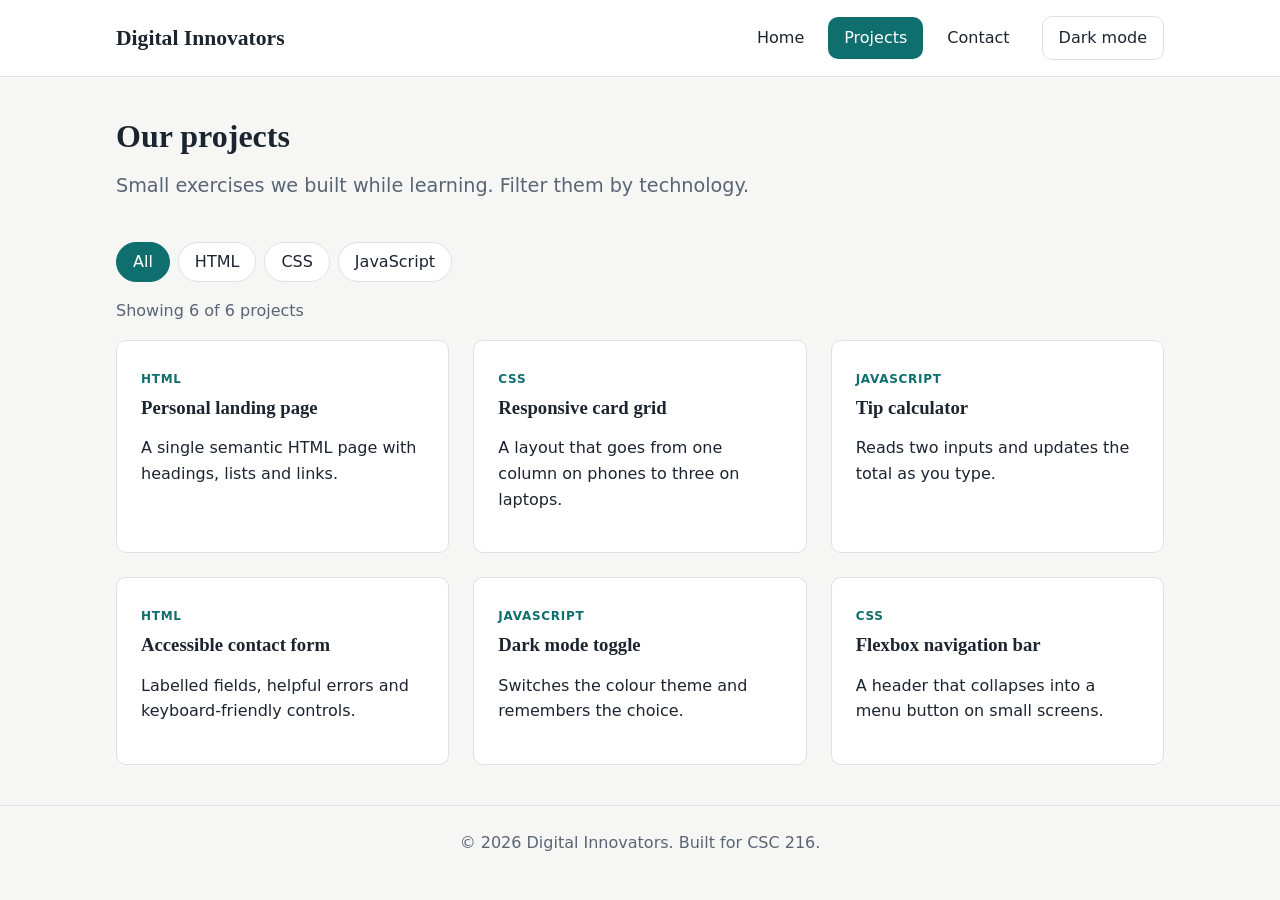
==== projects.html @ 0468b2a3 "Add website source files" ====
<!DOCTYPE html>
<html lang="en">
<head>
  <meta charset="UTF-8">
  <meta name="viewport" content="width=device-width, initial-scale=1.0">
  <meta name="description" content="Projects built by Digital Innovators while learning web development.">
  <title>Projects | Digital Innovators</title>
  <link rel="stylesheet" href="css/style.css">
  <script src="js/script.js" defer></script>
</head>
<body>
  <a class="skip-link" href="#main">Skip to main content</a>

  <header class="site-header">
    <div class="container header-inner">
      <a class="logo" href="index.html">Digital Innovators</a>
      <button class="nav-toggle" type="button" aria-expanded="false" aria-controls="site-nav">Menu</button>
      <nav id="site-nav" class="site-nav" aria-label="Main">
        <ul>
          <li><a href="index.html">Home</a></li>
          <li><a href="projects.html" aria-current="page">Projects</a></li>
          <li><a href="contact.html">Contact</a></li>
        </ul>
      </nav>
      <button class="theme-toggle" type="button" aria-pressed="false">Dark mode</button>
    </div>
  </header>

  <main id="main" class="container">
    <header class="page-header">
      <h1>Our projects</h1>
      <p class="lead">Small exercises we built while learning. Filter them by technology.</p>
    </header>

    <div class="filters" role="group" aria-label="Filter projects by technology">
      <button class="filter-btn" type="button" data-filter="all" aria-pressed="true">All</button>
      <button class="filter-btn" type="button" data-filter="html" aria-pressed="false">HTML</button>
      <button class="filter-btn" type="button" data-filter="css" aria-pressed="false">CSS</button>
      <button class="filter-btn" type="button" data-filter="js" aria-pressed="false">JavaScript</button>
    </div>

    <p id="project-count" class="project-count" aria-live="polite"></p>
    <div id="project-list" class="project-grid"></div>

    <noscript>
      <p>Turn on JavaScript to see the project list.</p>
    </noscript>
  </main>

  <footer class="site-footer">
    <div class="container">
      <p>© <span id="year">2026</span> Digital Innovators. Built for CSC 216.</p>
    </div>
  </footer>
</body>
</html>
---- css/style.css ----
/* =====================================================
   Team website stylesheet (CSC 216, Lab 2)
   One file styles every page on the site.
   ===================================================== */

/* ---------- 1. Design tokens ---------- */
:root {
  --color-bg: #f6f7f4;
  --color-surface: #ffffff;
  --color-text: #1c2430;
  --color-muted: #5a6474;
  --color-primary: #0f6e6e;
  --color-primary-dark: #0a5050;
  --color-on-primary: #ffffff;
  --color-border: #dde1e6;
  --color-error: #b3261e;
  --color-success: #1e7b3a;

  --font-body: system-ui, -apple-system, "Segoe UI", Roboto, Arial, sans-serif;
  --font-heading: Georgia, "Times New Roman", serif;

  --space-1: 0.5rem;
  --space-2: 1rem;
  --space-3: 1.5rem;
  --space-4: 2.5rem;
  --space-5: 4rem;

  --radius: 10px;
  --max-width: 1080px;
}

body.dark {
  --color-bg: #11161d;
  --color-surface: #1a212b;
  --color-text: #e7ebf0;
  --color-muted: #a2abb9;
  --color-primary: #4fc1c1;
  --color-primary-dark: #83d8d8;
  --color-on-primary: #0b1f1f;
  --color-border: #2b3340;
  --color-error: #ff8a80;
  --color-success: #7ddc97;
  color-scheme: dark;
}


/* ---------- 2. Base and reset ---------- */
*,
*::before,
*::after {
  box-sizing: border-box;
}

body {
  margin: 0;
  font-family: var(--font-body);
  font-size: 1rem;
  line-height: 1.6;
  color: var(--color-text);
  background-color: var(--color-bg);
  transition: background-color 0.3s ease, color 0.3s ease;
}

h1,
h2,
h3 {
  font-family: var(--font-heading);
  line-height: 1.2;
  margin: 0 0 var(--space-2);
}

p {
  margin: 0 0 var(--space-2);
}

a {
  color: var(--color-primary);
}

a:hover {
  color: var(--color-primary-dark);
}

img {
  max-width: 100%;
  display: block;
}

:focus-visible {
  outline: 3px solid var(--color-primary);
  outline-offset: 3px;
}


/* ---------- 3. Layout helpers ---------- */
.container {
  width: 100%;
  max-width: var(--max-width);
  margin-inline: auto;
  padding-inline: var(--space-2);
}

.section {
  padding-block: var(--space-4);
}

.skip-link {
  position: absolute;
  top: -4rem;
  left: var(--space-2);
  z-index: 100;
  padding: var(--space-1) var(--space-2);
  border-radius: var(--radius);
  background-color: var(--color-primary);
  color: var(--color-on-primary);
}

.skip-link:focus {
  top: var(--space-2);
}


/* ---------- 4. Header and navigation ---------- */
.site-header {
  position: sticky;
  top: 0;
  z-index: 10;
  background-color: var(--color-surface);
  border-bottom: 1px solid var(--color-border);
}

.header-inner {
  display: flex;
  flex-wrap: wrap;
  align-items: center;
  gap: var(--space-2);
  padding-block: var(--space-2);
}

.logo {
  margin-right: auto;
  font-family: var(--font-heading);
  font-size: 1.35rem;
  font-weight: 700;
  color: var(--color-text);
  text-decoration: none;
}

.site-nav ul {
  display: flex;
  gap: var(--space-1);
  margin: 0;
  padding: 0;
  list-style: none;
}

.site-nav a {
  display: block;
  padding: var(--space-1) var(--space-2);
  border-radius: var(--radius);
  color: var(--color-text);
  font-weight: 500;
  text-decoration: none;
}

.site-nav a:hover {
  background-color: var(--color-bg);
}

.site-nav a[aria-current="page"] {
  background-color: var(--color-primary);
  color: var(--color-on-primary);
}

.nav-toggle,
.theme-toggle {
  padding: var(--space-1) var(--space-2);
  border: 1px solid var(--color-border);
  border-radius: var(--radius);
  background-color: transparent;
  color: var(--color-text);
  font: inherit;
  cursor: pointer;
}

.theme-toggle[aria-pressed="true"] {
  border-color: var(--color-primary);
  color: var(--color-primary);
}

.nav-toggle {
  display: none;
}


/* ---------- 5. Buttons and hero ---------- */
.button {
  display: inline-block;
  padding: 0.75rem 1.5rem;
  border: none;
  border-radius: var(--radius);
  background-color: var(--color-primary);
  color: var(--color-on-primary);
  font: inherit;
  font-weight: 600;
  text-decoration: none;
  cursor: pointer;
  transition: background-color 0.2s ease, transform 0.2s ease;
}

.button:hover {
  background-color: var(--color-primary-dark);
  color: var(--color-on-primary);
  transform: translateY(-2px);
}

.hero {
  padding-block: var(--space-5);
  background: linear-gradient(135deg, var(--color-surface), var(--color-bg));
  border-bottom: 1px solid var(--color-border);
}

.hero h1 {
  max-width: 18ch;
  font-size: clamp(2rem, 5vw, 3.25rem);
}

.eyebrow {
  margin-bottom: var(--space-1);
  color: var(--color-primary);
  font-size: 0.8rem;
  font-weight: 700;
  letter-spacing: 0.12em;
  text-transform: uppercase;
}

.lead {
  max-width: 55ch;
  margin-bottom: var(--space-3);
  color: var(--color-muted);
  font-size: 1.2rem;
}

.page-header {
  padding-block: var(--space-4) var(--space-2);
}



/* ---------- 6. Cards and grids ---------- */
.team-grid,
.project-grid {
  display: grid;
  grid-template-columns: repeat(auto-fit, minmax(260px, 1fr));
  gap: var(--space-3);
}

.card {
  padding: var(--space-3);
  border: 1px solid var(--color-border);
  border-radius: var(--radius);
  background-color: var(--color-surface);
}

.avatar {
  display: grid;
  place-items: center;
  width: 64px;
  height: 64px;
  margin-bottom: var(--space-2);
  border-radius: 50%;
  background-color: var(--color-primary);
  color: var(--color-on-primary);
  font-size: 1.25rem;
  font-weight: 700;
}

.role {
  color: var(--color-primary);
  font-weight: 600;
}

.skill-list {
  padding-left: 1.25rem;
}

.skill-list li {
  margin-bottom: var(--space-1);
}



/* ---------- 7. Projects page ---------- */
.filters {
  display: flex;
  flex-wrap: wrap;
  gap: var(--space-1);
  margin-bottom: var(--space-2);
}

.filter-btn {
  padding: 0.4rem 1rem;
  border: 1px solid var(--color-border);
  border-radius: 999px;
  background-color: var(--color-surface);
  color: var(--color-text);
  font: inherit;
  cursor: pointer;
}

.filter-btn[aria-pressed="true"] {
  border-color: var(--color-primary);
  background-color: var(--color-primary);
  color: var(--color-on-primary);
}

.project-count {
  color: var(--color-muted);
}

.tag {
  display: inline-block;
  margin-bottom: var(--space-1);
  color: var(--color-primary);
  font-size: 0.75rem;
  font-weight: 700;
  letter-spacing: 0.06em;
  text-transform: uppercase;
}

/* ---------- 8. Contact form ---------- */
.contact-form {
  max-width: 560px;
  padding-bottom: var(--space-4);
}

.field {
  margin-bottom: var(--space-3);
}

label {
  display: block;
  margin-bottom: 0.35rem;
  font-weight: 600;
}

input,
select,
textarea {
  width: 100%;
  padding: 0.65rem 0.8rem;
  border: 1px solid var(--color-border);
  border-radius: var(--radius);
  background-color: var(--color-surface);
  color: var(--color-text);
  font: inherit;
}

input:focus,
select:focus,
textarea:focus {
  border-color: var(--color-primary);
}

input[aria-invalid="true"],
textarea[aria-invalid="true"] {
  border-color: var(--color-error);
}

.hint,
.error {
  margin: 0.35rem 0 0;
  font-size: 0.9rem;
}

.hint {
  color: var(--color-muted);
}

.error {
  min-height: 1.4em;
  color: var(--color-error);
}

.form-status {
  margin-top: var(--space-2);
  color: var(--color-success);
  font-weight: 600;
}
/* ---------- 7. Projects page ---------- */
.filters {
  display: flex;
  flex-wrap: wrap;
  gap: var(--space-1);
  margin-bottom: var(--space-2);
}

.filter-btn {
  padding: 0.4rem 1rem;
  border: 1px solid var(--color-border);
  border-radius: 999px;
  background-color: var(--color-surface);
  color: var(--color-text);
  font: inherit;
  cursor: pointer;
}

.filter-btn[aria-pressed="true"] {
  border-color: var(--color-primary);
  background-color: var(--color-primary);
  color: var(--color-on-primary);
}

.project-count {
  color: var(--color-muted);
}

.tag {
  display: inline-block;
  margin-bottom: var(--space-1);
  color: var(--color-primary);
  font-size: 0.75rem;
  font-weight: 700;
  letter-spacing: 0.06em;
  text-transform: uppercase;
}

/* ---------- 8. Contact form ---------- */
.contact-form {
  max-width: 560px;
  padding-bottom: var(--space-4);
}

.field {
  margin-bottom: var(--space-3);
}

label {
  display: block;
  margin-bottom: 0.35rem;
  font-weight: 600;
}

input,
select,
textarea {
  width: 100%;
  padding: 0.65rem 0.8rem;
  border: 1px solid var(--color-border);
  border-radius: var(--radius);
  background-color: var(--color-surface);
  color: var(--color-text);
  font: inherit;
}

input:focus,
select:focus,
textarea:focus {
  border-color: var(--color-primary);
}

input[aria-invalid="true"],
textarea[aria-invalid="true"] {
  border-color: var(--color-error);
}

.hint,
.error {
  margin: 0.35rem 0 0;
  font-size: 0.9rem;
}

.hint {
  color: var(--color-muted);
}

.error {
  min-height: 1.4em;
  color: var(--color-error);
}

.form-status {
  margin-top: var(--space-2);
  color: var(--color-success);
  font-weight: 600;
}


/* ---------- 9. Footer ---------- */
.site-footer {
  margin-top: var(--space-4);
  padding-block: var(--space-3);
  border-top: 1px solid var(--color-border);
  color: var(--color-muted);
  text-align: center;
}

/* ---------- 10. Small screens ---------- */
@media (max-width: 700px) {
  .nav-toggle {
    display: inline-block;
  }

  .site-nav {
    display: none;
    order: 3;
    width: 100%;
  }

  .site-nav.open {
    display: block;
  }

  .site-nav ul {
    flex-direction: column;
  }

  .section {
    padding-block: var(--space-3);
  }
}

/* ---------- 11. Respect reduced-motion preferences ---------- */
@media (prefers-reduced-motion: reduce) {
  *,
  *::before,
  *::after {
    transition: none !important;
  }
}
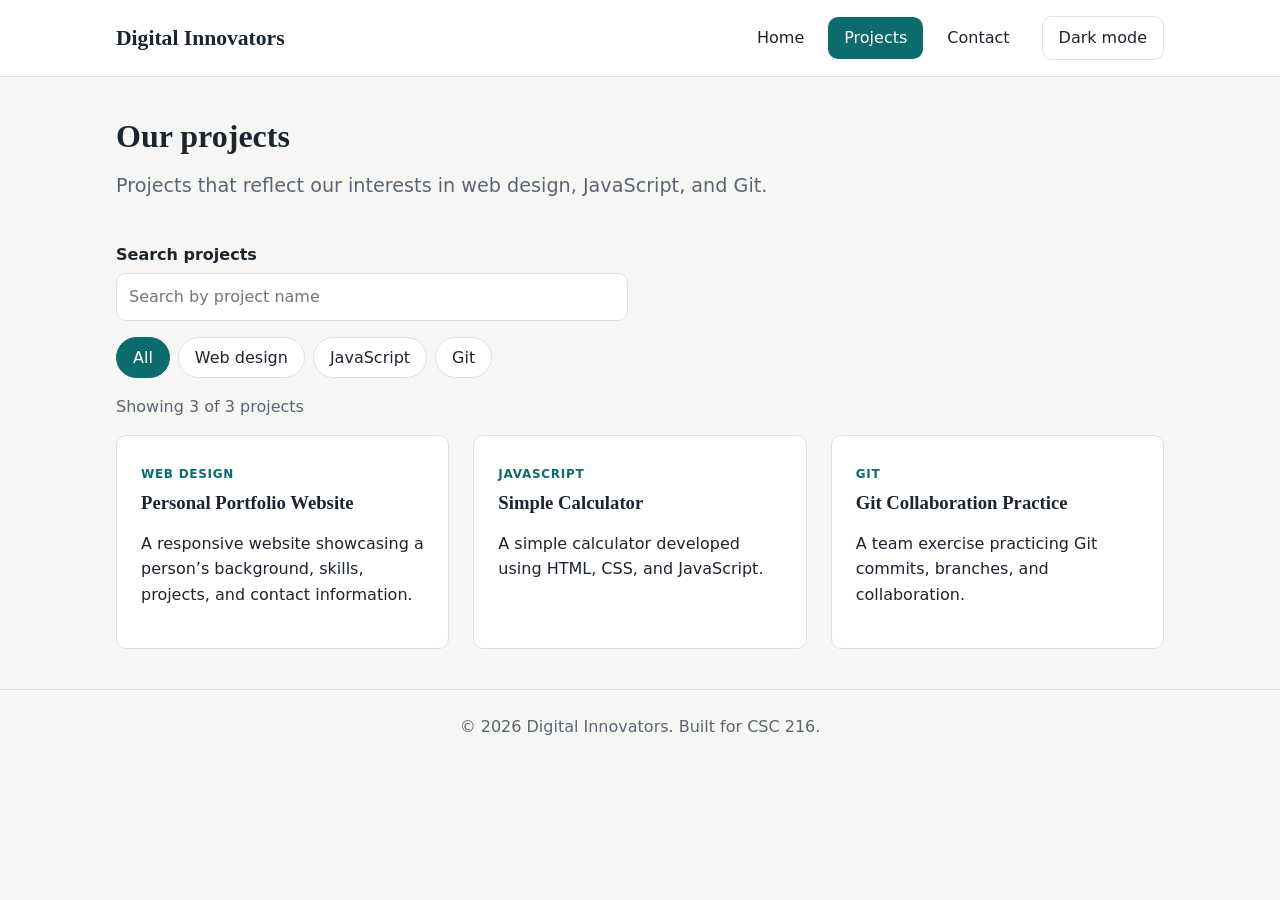
==== commit 8eb46a21: "Personalize Digital Innovators website" ====
--- a/projects.html
+++ b/projects.html
@@ -29,14 +29,19 @@
   <main id="main" class="container">
     <header class="page-header">
       <h1>Our projects</h1>
-      <p class="lead">Small exercises we built while learning. Filter them by technology.</p>
+      <p class="lead">Projects that reflect our interests in web design, JavaScript, and Git.</p>
     </header>
+
+    <div class="project-search">
+      <label for="project-search">Search projects</label>
+      <input id="project-search" type="search" placeholder="Search by project name" autocomplete="off">
+    </div>
 
     <div class="filters" role="group" aria-label="Filter projects by technology">
       <button class="filter-btn" type="button" data-filter="all" aria-pressed="true">All</button>
-      <button class="filter-btn" type="button" data-filter="html" aria-pressed="false">HTML</button>
-      <button class="filter-btn" type="button" data-filter="css" aria-pressed="false">CSS</button>
-      <button class="filter-btn" type="button" data-filter="js" aria-pressed="false">JavaScript</button>
+      <button class="filter-btn" type="button" data-filter="web" aria-pressed="false">Web design</button>
+      <button class="filter-btn" type="button" data-filter="javascript" aria-pressed="false">JavaScript</button>
+      <button class="filter-btn" type="button" data-filter="git" aria-pressed="false">Git</button>
     </div>
 
     <p id="project-count" class="project-count" aria-live="polite"></p>
--- a/css/style.css
+++ b/css/style.css
@@ -9,8 +9,8 @@
   --color-surface: #ffffff;
   --color-text: #1c2430;
   --color-muted: #5a6474;
-  --color-primary: #0f6e6e;
-  --color-primary-dark: #0a5050;
+  --color-primary: #0B6B6D;
+  --color-primary-dark: #102A43;
   --color-on-primary: #ffffff;
   --color-border: #dde1e6;
   --color-error: #b3261e;
@@ -34,8 +34,8 @@
   --color-surface: #1a212b;
   --color-text: #e7ebf0;
   --color-muted: #a2abb9;
-  --color-primary: #4fc1c1;
-  --color-primary-dark: #83d8d8;
+  --color-primary: #7CC9C4;
+  --color-primary-dark: #A3D7D2;
   --color-on-primary: #0b1f1f;
   --color-border: #2b3340;
   --color-error: #ff8a80;
@@ -275,6 +275,11 @@
   font-weight: 700;
 }
 
+img.avatar {
+  object-fit: cover;
+  object-position: center 20%;
+}
+
 .role {
   color: var(--color-primary);
   font-weight: 600;
@@ -296,6 +301,32 @@
   flex-wrap: wrap;
   gap: var(--space-1);
   margin-bottom: var(--space-2);
+}
+
+.project-search {
+  max-width: 32rem;
+  margin-bottom: var(--space-2);
+}
+
+.project-search label {
+  display: block;
+  margin-bottom: 0.35rem;
+  font-weight: 700;
+}
+
+.project-search input {
+  width: 100%;
+  padding: 0.65rem 0.75rem;
+  border: 1px solid var(--color-border);
+  border-radius: var(--radius);
+  color: var(--color-text);
+  background: var(--color-surface);
+  font: inherit;
+}
+
+.empty-state {
+  grid-column: 1 / -1;
+  color: var(--color-muted);
 }
 
 .filter-btn {
